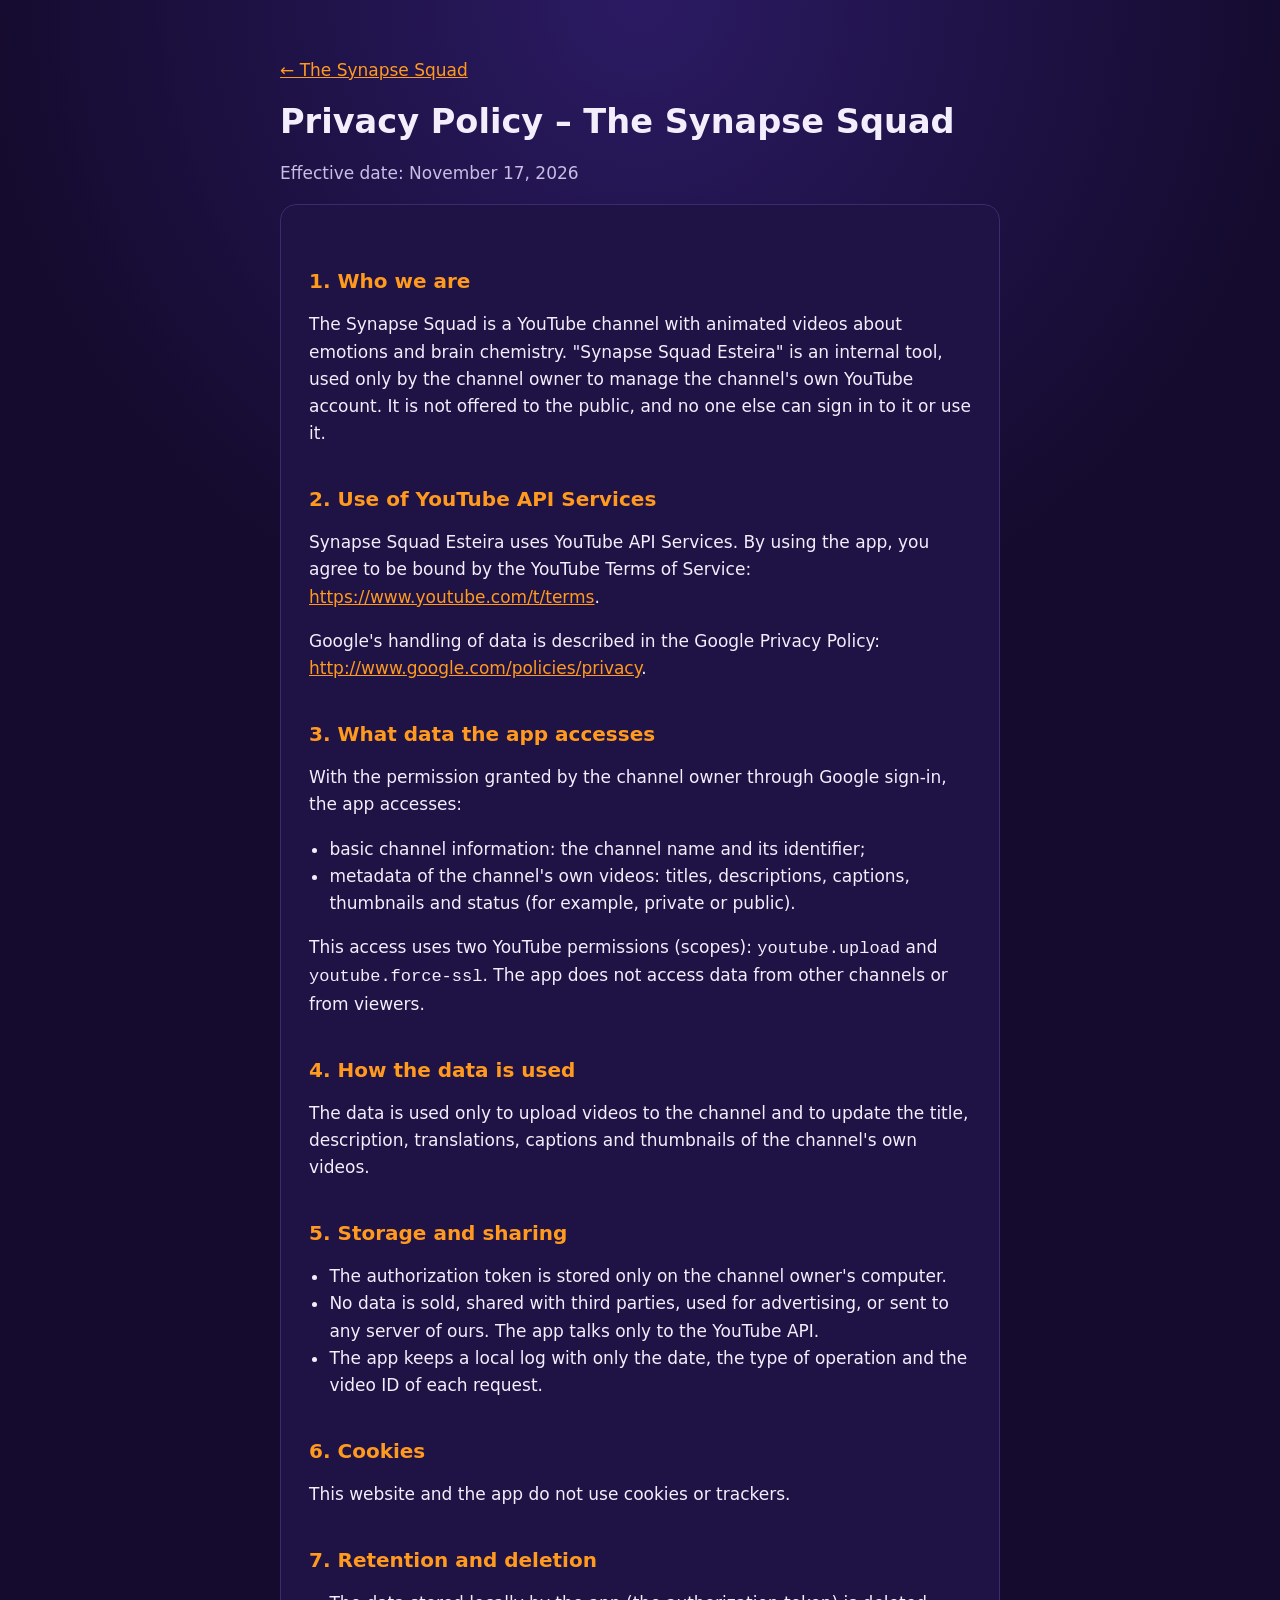
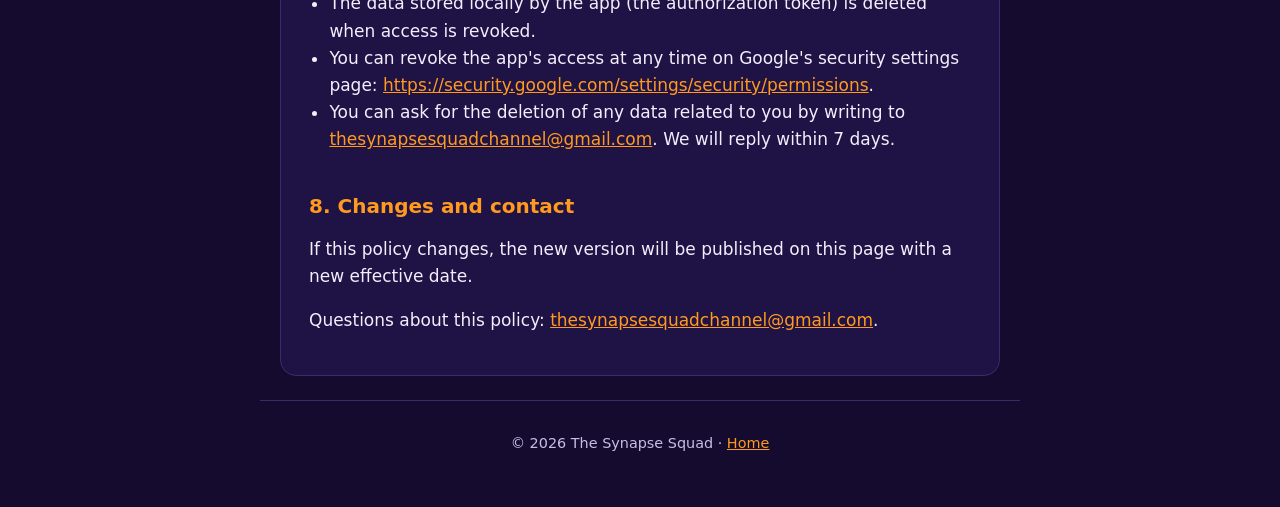
==== privacy.html @ 7fe3c114 "Site do canal e política de privacidade Co-Authored-By: Claude Opus 5.5 <noreply@anthropic.com>" ====
<!doctype html>
<html lang="en">
<head>
  <meta charset="utf-8">
  <meta name="viewport" content="width=device-width, initial-scale=1">
  <title>Privacy Policy – The Synapse Squad</title>
  <meta name="description" content="Privacy Policy of The Synapse Squad and of its internal app, Synapse Squad Esteira.">
  <link rel="icon" href="assets/foto_canal.png">
  <link rel="stylesheet" href="style.css">
</head>
<body>
  <main>
    <p><a href="index.html">&larr; The Synapse Squad</a></p>
    <h1>Privacy Policy – The Synapse Squad</h1>
    <p class="data">Effective date: November 17, 2026</p>

    <div class="politica">
      <h2>1. Who we are</h2>
      <p>The Synapse Squad is a YouTube channel with animated videos about emotions and brain chemistry. "Synapse Squad Esteira" is an internal tool, used only by the channel owner to manage the channel's own YouTube account. It is not offered to the public, and no one else can sign in to it or use it.</p>

      <h2>2. Use of YouTube API Services</h2>
      <p>Synapse Squad Esteira uses YouTube API Services. By using the app, you agree to be bound by the YouTube Terms of Service: <a href="https://www.youtube.com/t/terms">https://www.youtube.com/t/terms</a>.</p>
      <p>Google's handling of data is described in the Google Privacy Policy: <a href="http://www.google.com/policies/privacy">http://www.google.com/policies/privacy</a>.</p>

      <h2>3. What data the app accesses</h2>
      <p>With the permission granted by the channel owner through Google sign-in, the app accesses:</p>
      <ul>
        <li>basic channel information: the channel name and its identifier;</li>
        <li>metadata of the channel's own videos: titles, descriptions, captions, thumbnails and status (for example, private or public).</li>
      </ul>
      <p>This access uses two YouTube permissions (scopes): <code>youtube.upload</code> and <code>youtube.force-ssl</code>. The app does not access data from other channels or from viewers.</p>

      <h2>4. How the data is used</h2>
      <p>The data is used only to upload videos to the channel and to update the title, description, translations, captions and thumbnails of the channel's own videos.</p>

      <h2>5. Storage and sharing</h2>
      <ul>
        <li>The authorization token is stored only on the channel owner's computer.</li>
        <li>No data is sold, shared with third parties, used for advertising, or sent to any server of ours. The app talks only to the YouTube API.</li>
        <li>The app keeps a local log with only the date, the type of operation and the video ID of each request.</li>
      </ul>

      <h2>6. Cookies</h2>
      <p>This website and the app do not use cookies or trackers.</p>

      <h2>7. Retention and deletion</h2>
      <ul>
        <li>The data stored locally by the app (the authorization token) is deleted when access is revoked.</li>
        <li>You can revoke the app's access at any time on Google's security settings page: <a href="https://security.google.com/settings/security/permissions">https://security.google.com/settings/security/permissions</a>.</li>
        <li>You can ask for the deletion of any data related to you by writing to <a href="mailto:thesynapsesquadchannel@gmail.com">thesynapsesquadchannel@gmail.com</a>. We will reply within 7 days.</li>
      </ul>

      <h2>8. Changes and contact</h2>
      <p>If this policy changes, the new version will be published on this page with a new effective date.</p>
      <p>Questions about this policy: <a href="mailto:thesynapsesquadchannel@gmail.com">thesynapsesquadchannel@gmail.com</a>.</p>
    </div>
  </main>

  <footer>
    <p>&copy; 2026 The Synapse Squad · <a href="index.html">Home</a></p>
  </footer>
</body>
</html>
---- style.css ----
:root {
  --fundo: #140b2e;
  --fundo-2: #1f1245;
  --texto: #f3eefc;
  --suave: #c9bde6;
  --laranja: #ff9a1f;
  --laranja-escuro: #e07800;
  --borda: #3a2a6e;
}

* { box-sizing: border-box; }

html { -webkit-text-size-adjust: 100%; }

body {
  margin: 0;
  background: radial-gradient(circle at 50% 0%, #2b1a63 0%, var(--fundo) 60%) fixed;
  background-color: var(--fundo);
  color: var(--texto);
  font-family: system-ui, -apple-system, "Segoe UI", Roboto, "Helvetica Neue", Arial, sans-serif;
  line-height: 1.6;
  font-size: 17px;
}

main {
  max-width: 760px;
  margin: 0 auto;
  padding: 40px 20px 24px;
}

h1, h2 { line-height: 1.25; }
h1 { font-size: 2.1rem; margin: 0.4em 0 0.3em; }
h2 { font-size: 1.25rem; color: var(--laranja); margin-top: 2em; }

a { color: var(--laranja); }
a:hover, a:focus { color: #ffc069; }

.capa { text-align: center; }

.foto {
  width: 200px;
  height: 200px;
  border-radius: 50%;
  border: 4px solid var(--laranja);
  box-shadow: 0 0 40px rgba(255, 154, 31, 0.35);
  display: block;
  margin: 0 auto;
}

.lema { color: var(--suave); font-size: 1.1rem; margin: 0 0 1.5em; }

.texto p { margin: 0 0 1em; }

.links {
  display: flex;
  flex-wrap: wrap;
  gap: 12px;
  justify-content: center;
  padding: 0;
  margin: 2em 0;
  list-style: none;
}

.links a {
  display: inline-block;
  padding: 10px 20px;
  border-radius: 999px;
  background: var(--laranja);
  color: #1a0d00;
  font-weight: 700;
  text-decoration: none;
}

.links a:hover, .links a:focus { background: #ffb24d; color: #1a0d00; }

.contato {
  text-align: center;
  color: var(--suave);
}

.politica {
  background: var(--fundo-2);
  border: 1px solid var(--borda);
  border-radius: 16px;
  padding: 24px 28px;
}

.politica ul { padding-left: 1.2em; }

.data { color: var(--suave); }

footer {
  max-width: 760px;
  margin: 0 auto;
  padding: 16px 20px 40px;
  border-top: 1px solid var(--borda);
  color: var(--suave);
  font-size: 0.9rem;
  text-align: center;
}

@media (max-width: 480px) {
  body { font-size: 16px; }
  main { padding: 28px 16px 16px; }
  h1 { font-size: 1.7rem; }
  .foto { width: 160px; height: 160px; }
  .politica { padding: 18px 16px; }
}
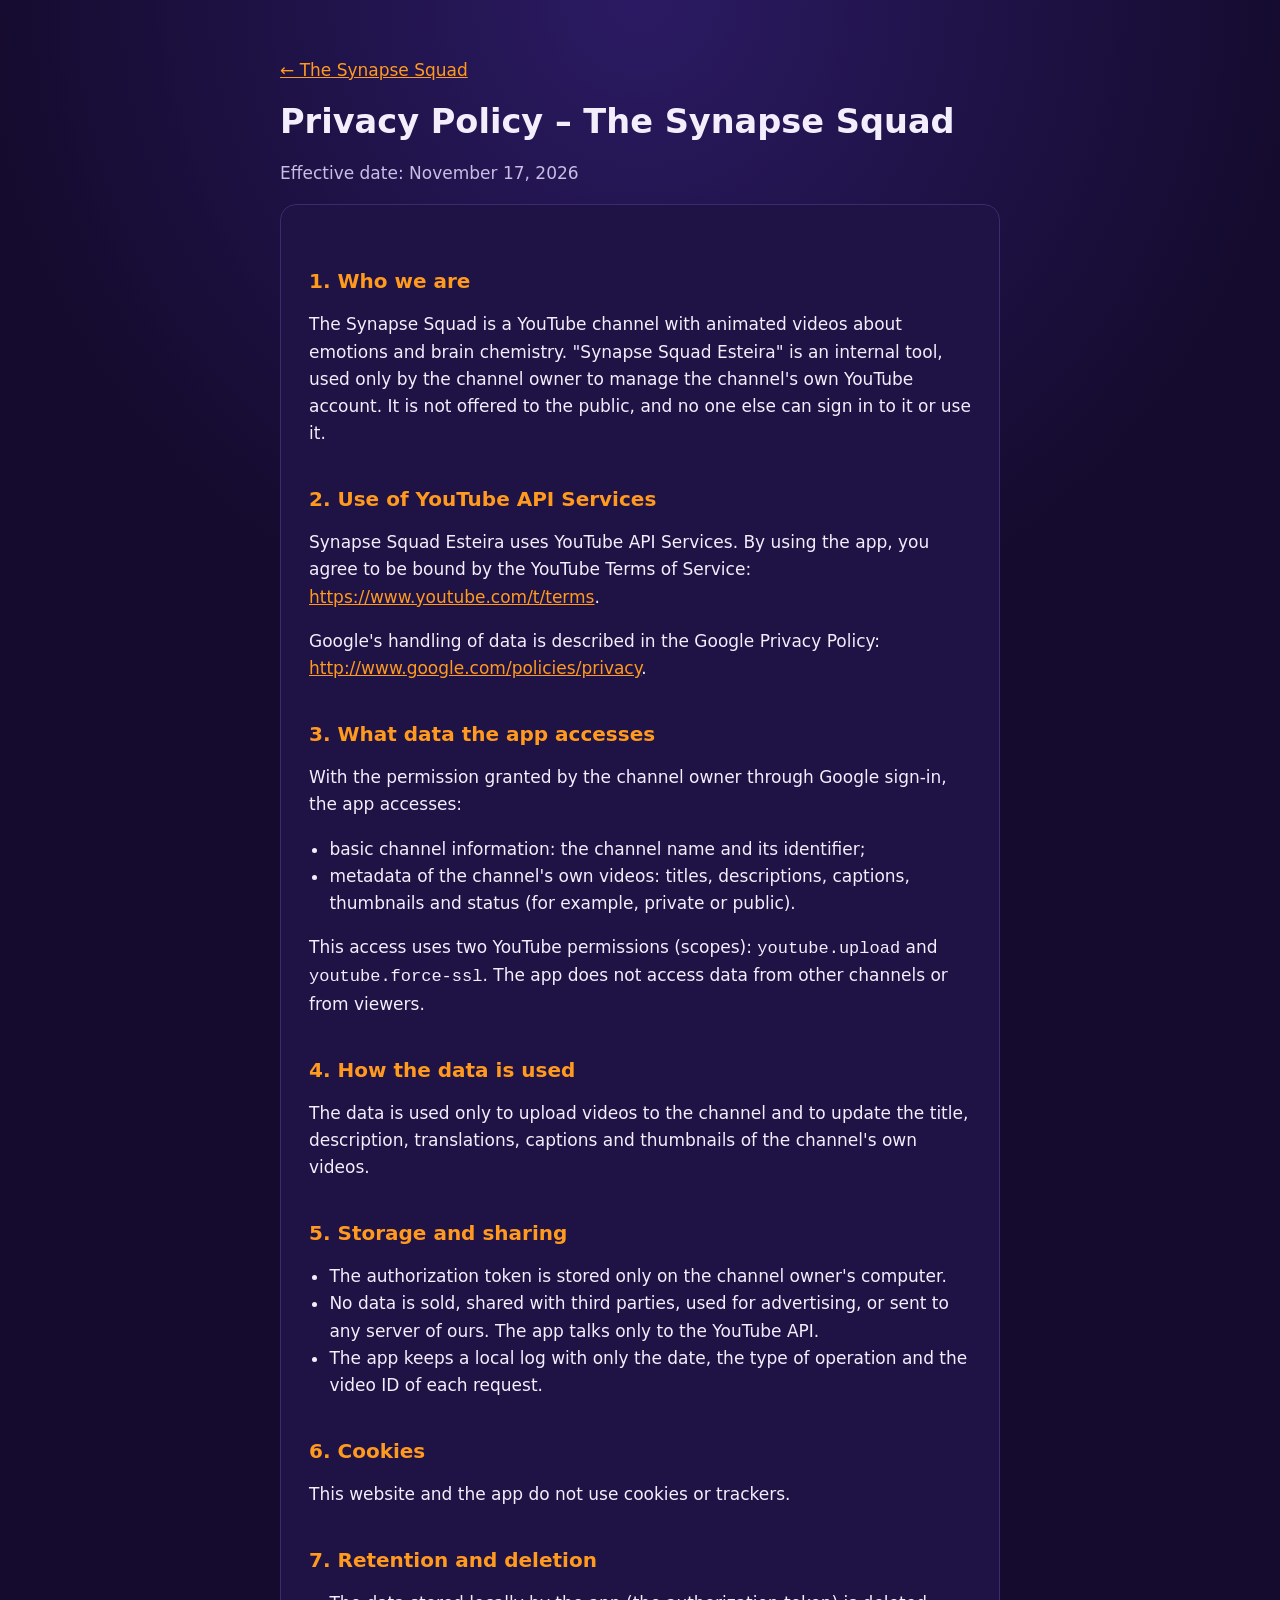
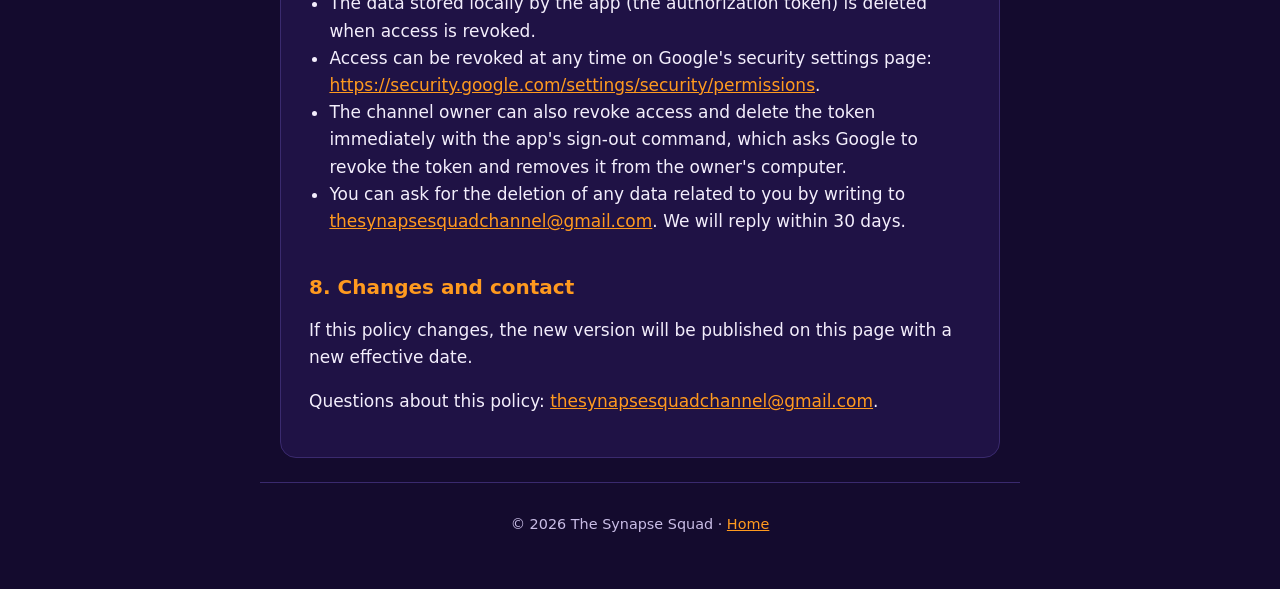
==== commit 9bfbf763: "Política de privacidade: comando de saída e resposta em até 30 dias Co-Authored-By: Claude Opus 5.5 " ====
--- a/privacy.html
+++ b/privacy.html
@@ -46,8 +46,9 @@
       <h2>7. Retention and deletion</h2>
       <ul>
         <li>The data stored locally by the app (the authorization token) is deleted when access is revoked.</li>
-        <li>You can revoke the app's access at any time on Google's security settings page: <a href="https://security.google.com/settings/security/permissions">https://security.google.com/settings/security/permissions</a>.</li>
-        <li>You can ask for the deletion of any data related to you by writing to <a href="mailto:thesynapsesquadchannel@gmail.com">thesynapsesquadchannel@gmail.com</a>. We will reply within 7 days.</li>
+        <li>Access can be revoked at any time on Google's security settings page: <a href="https://security.google.com/settings/security/permissions">https://security.google.com/settings/security/permissions</a>.</li>
+        <li>The channel owner can also revoke access and delete the token immediately with the app's sign-out command, which asks Google to revoke the token and removes it from the owner's computer.</li>
+        <li>You can ask for the deletion of any data related to you by writing to <a href="mailto:thesynapsesquadchannel@gmail.com">thesynapsesquadchannel@gmail.com</a>. We will reply within 30 days.</li>
       </ul>
 
       <h2>8. Changes and contact</h2>
